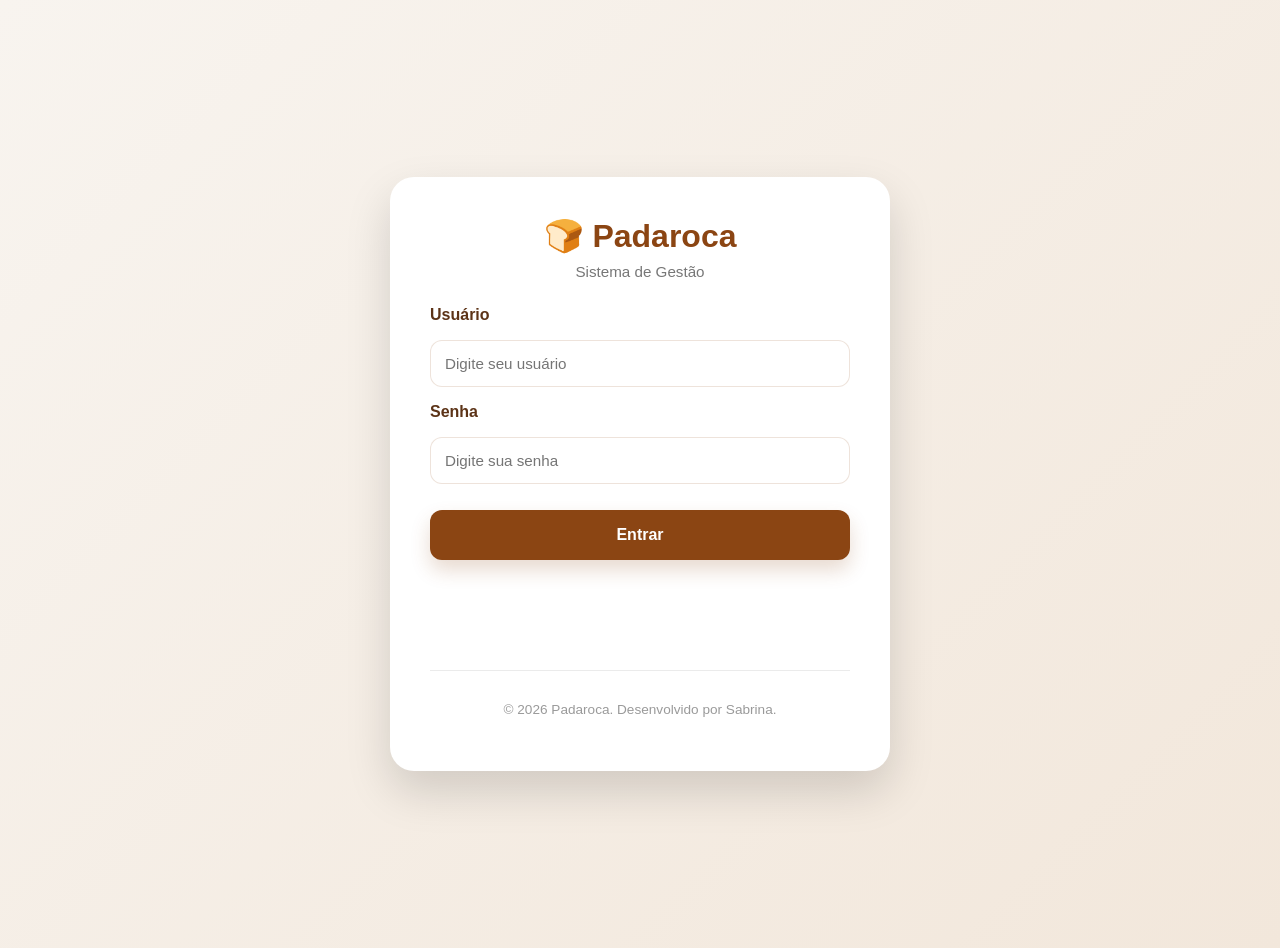
==== login.html @ 61cb8d2c "feat(login): cria página de login e estrutura de autenticação" ====
<!DOCTYPE html>

<html lang="pt-BR">

    <head>

        <meta charset="UTF-8">

        <meta
            name="viewport"
            content="width=device-width, initial-scale=1.0">

        <title>Login • Padaroca</title>

        <link rel="stylesheet" href="css/login.css">

    </head>

    <body>

        <div class="login-container">

            <div class="login-card">

                <h1>🍞 Padaroca</h1>

                <p class="login-subtitle">
                    Sistema de Gestão
                </p>

                <label>Usuário</label>

                <input
                    type="text"
                    class="login-username-input"
                    placeholder="Digite seu usuário">

                <label>Senha</label>

                <input
                    type="password"
                    class="login-password-input"
                    placeholder="Digite sua senha">

                <button class="login-button">
                    Entrar
                </button>

                <p class="login-error"></p>

                <footer class="login-footer">
                    <p>© 2026 Padaroca. Desenvolvido por Sabrina.</p>

                </footer>

            </div>

        </div>

        <script type="module" src="assets/js/login.js"></script>

    </body>

</html>
---- css/login.css ----
/* =====================
   LOGIN
===================== */

body {
  margin: 0;

  min-height: 100vh;

  display: flex;
  justify-content: center;
  align-items: center;

  background: linear-gradient(135deg, #f8f4ef 0%, #f2e7db 100%);

  font-family: "Segoe UI", sans-serif;
}

.login-container {
  width: 100%;

  min-height: 100vh;

  display: flex;
  justify-content: center;
  align-items: center;

  padding: 24px;
}

.login-card {
  width: 100%;
  max-width: 420px;

  background: #ffffff;

  border-radius: 24px;

  padding: 40px;

  display: flex;
  flex-direction: column;

  gap: 16px;

  box-shadow: 0 20px 45px rgba(0, 0, 0, 0.15);

  animation: modalFade 0.3s ease;

  transition: transform 0.25s ease;
}

.login-card:hover {
  transform: translateY(-4px);
}

.login-card h1 {
  margin: 0;

  text-align: center;

  color: #8b4513;

  font-size: 2rem;
}

.login-subtitle {
  margin: -8px 0 10px;

  text-align: center;

  color: #777;

  font-size: 0.95rem;
}

.login-card label {
  font-weight: 600;

  color: #5c3317;
}

.login-card input {
  padding: 14px;

  border: 1px solid rgba(139, 69, 19, 0.15);

  border-radius: 12px;

  outline: none;

  font-size: 0.95rem;

  transition: 0.25s;
}

.login-card input:focus {
  border-color: #8b4513;

  box-shadow: 0 0 0 3px rgba(139, 69, 19, 0.15);
}

.login-button {
  margin-top: 10px;

  height: 50px;

  border: none;

  border-radius: 12px;

  background: #8b4513;

  color: white;

  font-size: 1rem;

  font-weight: 600;

  cursor: pointer;

  transition: 0.25s;

  box-shadow: 0 10px 20px rgba(139, 69, 19, 0.2);
}

.login-button:hover {
  background: #6d3410;

  transform: translateY(-2px);

  box-shadow: 0 14px 26px rgba(139, 69, 19, 0.3);
}

.login-button:active {
  transform: translateY(0);
}

.login-error {
  min-height: 20px;

  text-align: center;

  color: #dc2626;

  font-size: 0.9rem;
}

/* =====================
   DARK MODE
===================== */

body.dark-mode {
  background: linear-gradient(135deg, #181614 0%, #2a221d 100%);
}

body.dark-mode .login-card {
  background: #241f1b;

  color: #ffffff;
}

body.dark-mode .login-card h1,
body.dark-mode .login-card label {
  color: #ffffff;
}

body.dark-mode .login-subtitle {
  color: #bdbdbd;
}

body.dark-mode .login-card input {
  background: #342c26;

  color: white;

  border: 1px solid rgba(255, 255, 255, 0.08);
}

body.dark-mode .login-card input:focus {
  border-color: #c68c5a;

  box-shadow: 0 0 0 3px rgba(198, 140, 90, 0.15);
}

/* =====================
   ANIMAÇÃO
===================== */

@keyframes modalFade {
  from {
    opacity: 0;
    transform: translateY(20px);
  }

  to {
    opacity: 1;
    transform: translateY(0);
  }
}
/* =====================
   FOOTER
===================== */

.login-footer {
  margin-top: 29px;

  padding-top: 19px;

  text-align: center;

  font-size: 0.85rem;

  color: #9a9a9a;

  border-top: 1px solid rgba(0, 0, 0, 0.08);

  padding-top: 18px;
}

body.dark-mode .login-footer {
  color: #8f8f8f;

  border-top: 1px solid rgba(255, 255, 255, 0.08);
}
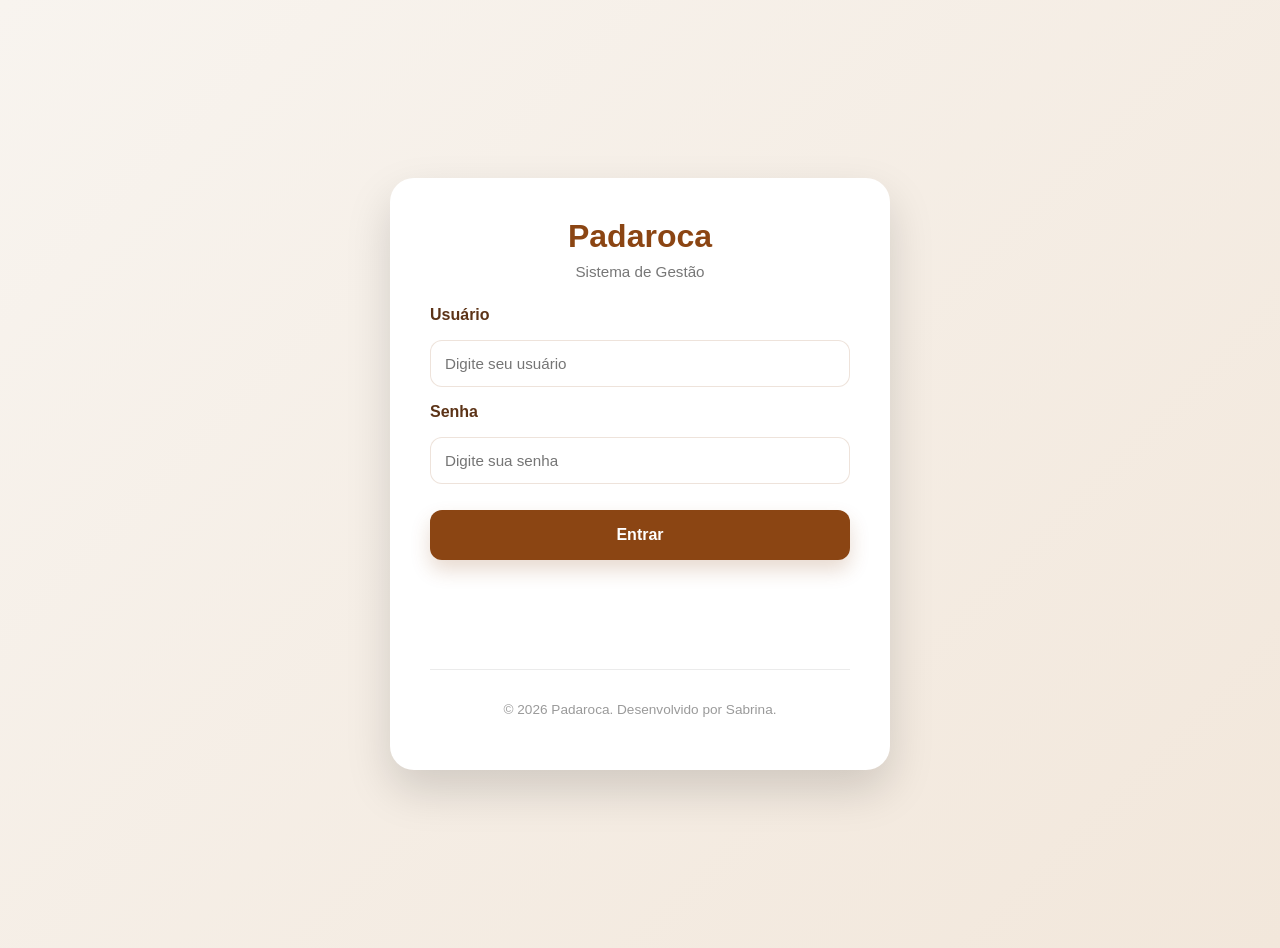
==== commit 3f29821f: "feat(login): implementa proteção de rotas" ====
--- a/login.html
+++ b/login.html
@@ -22,7 +22,7 @@
 
             <div class="login-card">
 
-                <h1>🍞 Padaroca</h1>
+                <h1>Padaroca</h1>
 
                 <p class="login-subtitle">
                     Sistema de Gestão
@@ -57,7 +57,7 @@
 
         </div>
 
-        <script type="module" src="assets/js/login.js"></script>
+        <script type="module" src="js/login.js"></script>
 
     </body>
 
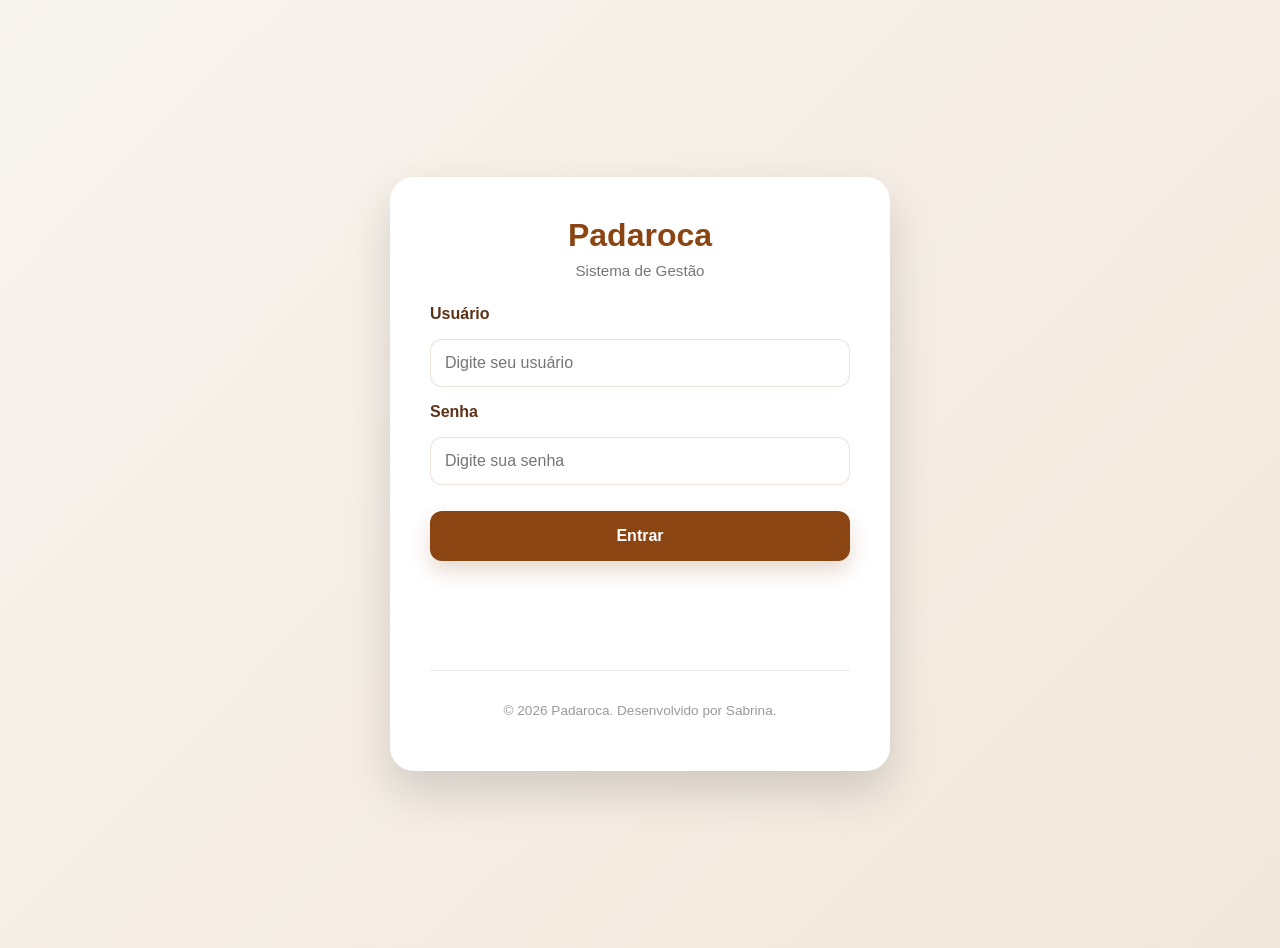
==== commit 43007fd7: "fix(mobile):corrige responsividade em IOS e Android" ====
--- a/login.html
+++ b/login.html
@@ -8,7 +8,8 @@
 
         <meta
             name="viewport"
-            content="width=device-width, initial-scale=1.0">
+            content="width=device-width, initial-scale=1.0, viewport-fit=cover">
+        <meta name="theme-color" content="#8b4513">
 
         <title>Login • Padaroca</title>
 
--- a/css/login.css
+++ b/css/login.css
@@ -6,6 +6,7 @@
   margin: 0;
 
   min-height: 100vh;
+  min-height: 100dvh;
 
   display: flex;
   justify-content: center;
@@ -20,12 +21,15 @@
   width: 100%;
 
   min-height: 100vh;
+  min-height: 100dvh;
 
   display: flex;
   justify-content: center;
   align-items: center;
 
   padding: 24px;
+  padding-top: calc(24px + env(safe-area-inset-top, 0px));
+  padding-bottom: calc(24px + env(safe-area-inset-bottom, 0px));
 }
 
 .login-card {
@@ -89,7 +93,7 @@
 
   outline: none;
 
-  font-size: 0.95rem;
+  font-size: 16px;
 
   transition: 0.25s;
 }
@@ -223,3 +227,24 @@
 
   border-top: 1px solid rgba(255, 255, 255, 0.08);
 }
+
+/* =====================
+   MOBILE
+===================== */
+
+@media (max-width: 480px) {
+  .login-container {
+    padding: 16px;
+    padding-top: calc(16px + env(safe-area-inset-top, 0px));
+    padding-bottom: calc(16px + env(safe-area-inset-bottom, 0px));
+  }
+
+  .login-card {
+    padding: 28px 22px;
+    border-radius: 20px;
+  }
+
+  .login-card h1 {
+    font-size: 1.6rem;
+  }
+}
